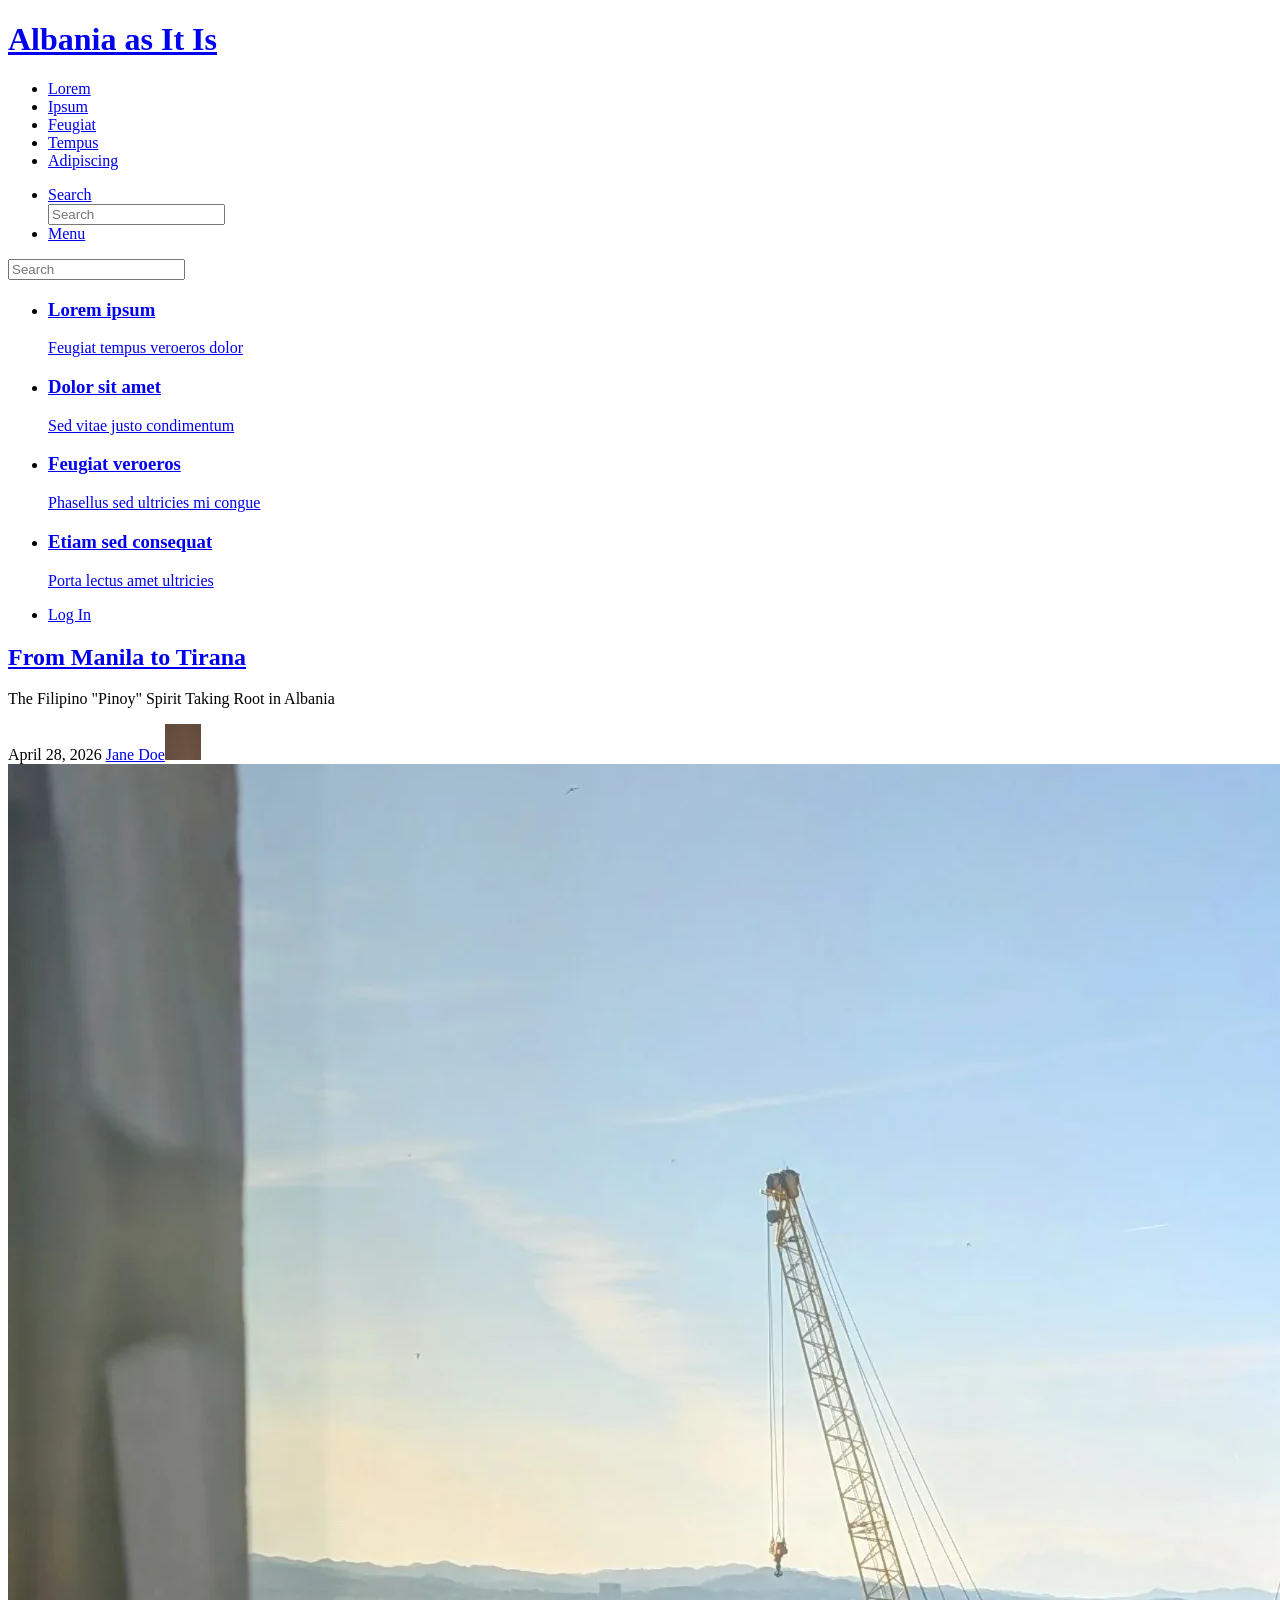
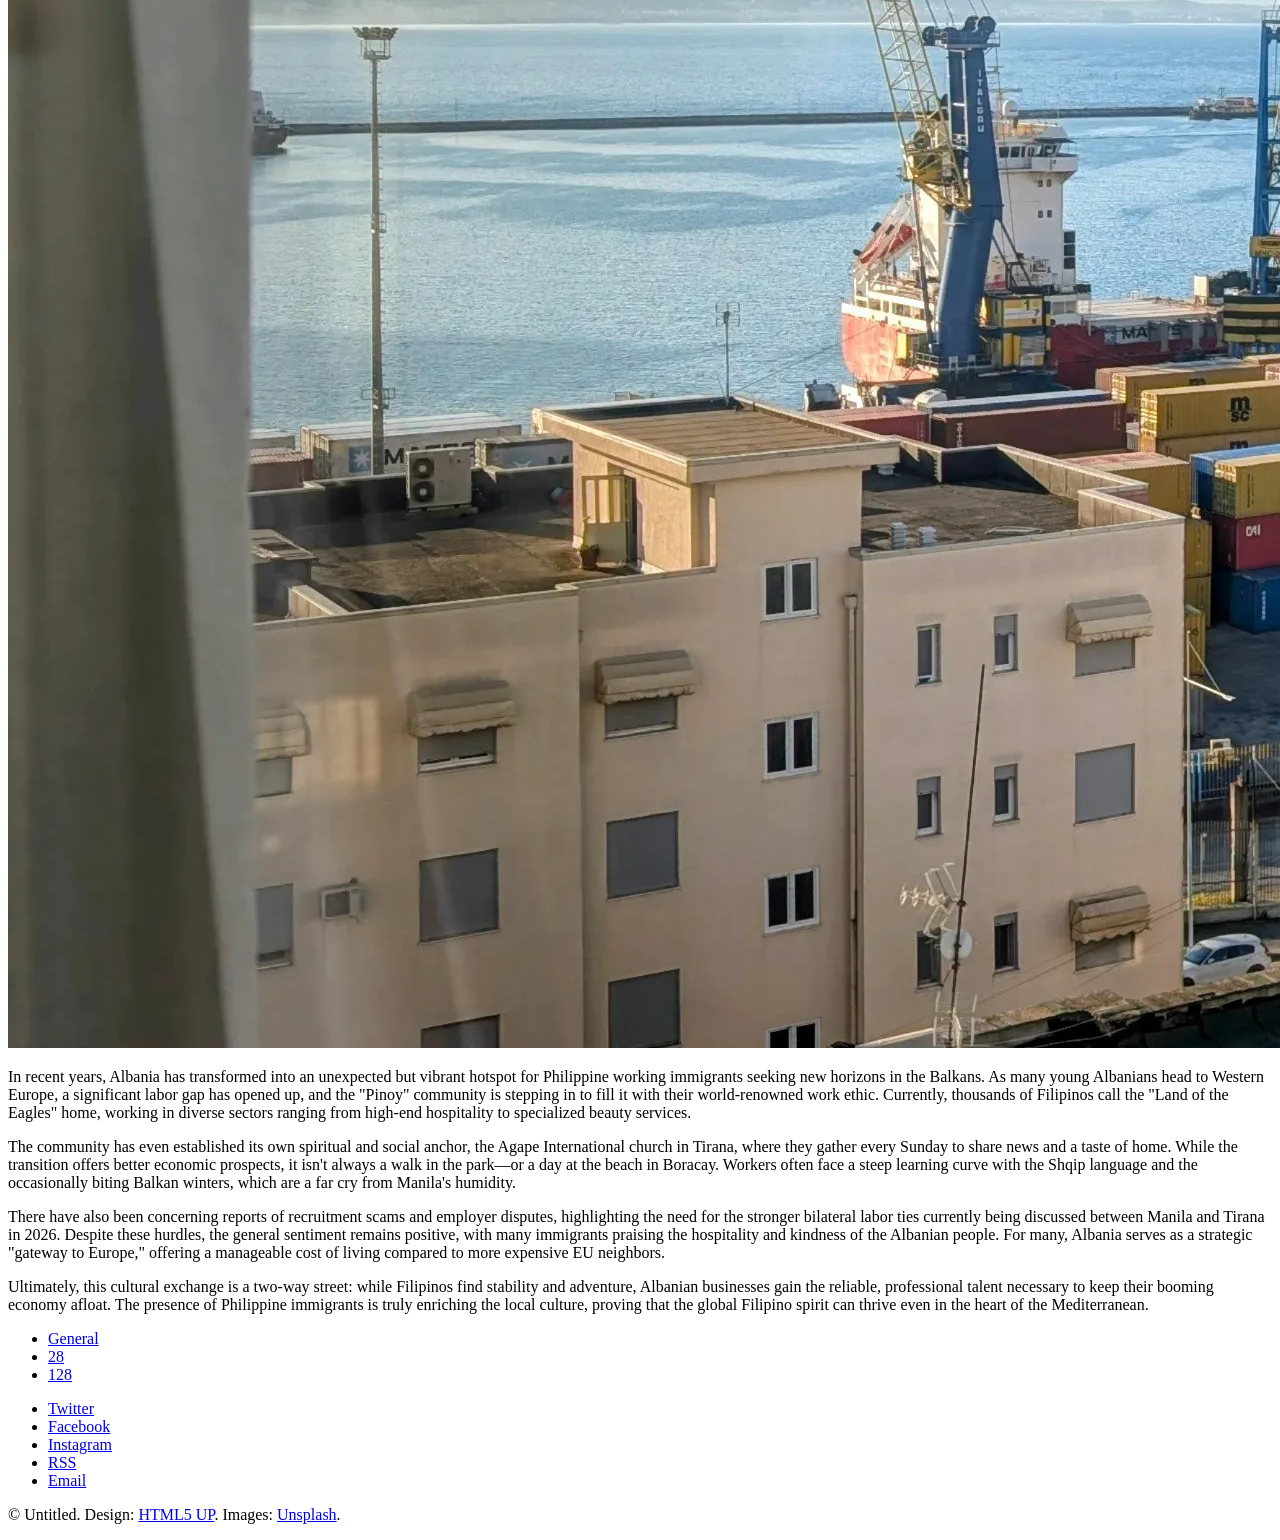
==== article1.html @ 3d2aa58e "jpg to webp" ====
<!DOCTYPE HTML>
<!--
	Future Imperfect by HTML5 UP
	html5up.net | @ajlkn
	Free for personal and commercial use under the CCA 3.0 license (html5up.net/license)
-->
<html>
<head>
  <title>Albania as It Is</title>
  <meta charset="utf-8" />
  <meta name="viewport" content="width=device-width, initial-scale=1, user-scalable=no" />
  <link rel="stylesheet" href="assets/css/main.css" />
  <link rel="canonical" href="https://bratyslav.github.io/article1" />
</head>
<body class="single is-preload">

<!-- Wrapper -->
<div id="wrapper">

  <!-- Header -->
  <header id="header">
    <h1><a href="index.html">Albania as It Is</a></h1>
    <nav class="links">
      <ul>
        <li><a href="#">Lorem</a></li>
        <li><a href="#">Ipsum</a></li>
        <li><a href="#">Feugiat</a></li>
        <li><a href="#">Tempus</a></li>
        <li><a href="#">Adipiscing</a></li>
      </ul>
    </nav>
    <nav class="main">
      <ul>
        <li class="search">
          <a class="fa-search" href="#search">Search</a>
          <form id="search" method="get" action="#">
            <input type="text" name="query" placeholder="Search" />
          </form>
        </li>
        <li class="menu">
          <a class="fa-bars" href="#menu">Menu</a>
        </li>
      </ul>
    </nav>
  </header>

  <!-- Menu -->
  <section id="menu">

    <!-- Search -->
    <section>
      <form class="search" method="get" action="#">
        <input type="text" name="query" placeholder="Search" />
      </form>
    </section>

    <!-- Links -->
    <section>
      <ul class="links">
        <li>
          <a href="#">
            <h3>Lorem ipsum</h3>
            <p>Feugiat tempus veroeros dolor</p>
          </a>
        </li>
        <li>
          <a href="#">
            <h3>Dolor sit amet</h3>
            <p>Sed vitae justo condimentum</p>
          </a>
        </li>
        <li>
          <a href="#">
            <h3>Feugiat veroeros</h3>
            <p>Phasellus sed ultricies mi congue</p>
          </a>
        </li>
        <li>
          <a href="#">
            <h3>Etiam sed consequat</h3>
            <p>Porta lectus amet ultricies</p>
          </a>
        </li>
      </ul>
    </section>

    <!-- Actions -->
    <section>
      <ul class="actions stacked">
        <li><a href="#" class="button large fit">Log In</a></li>
      </ul>
    </section>

  </section>

  <!-- Main -->
  <div id="main">

    <!-- Post -->
    <article class="post">
      <header>
        <div class="title">
          <h2><a href="#">From Manila to Tirana</a></h2>
          <p>The Filipino "Pinoy" Spirit Taking Root in Albania</p>
        </div>
        <div class="meta">
          <time class="published" datetime="2026-05-28">April 28, 2026</time>
          <a href="#" class="author"><span class="name">Jane Doe</span><img src="images/avatar.webp" alt="" /></a>
        </div>
      </header>
      <span class="image featured"><img src="images/pic01.webp" alt="" /></span>
      <p>
        In recent years, Albania has transformed into an unexpected but vibrant hotspot for Philippine working immigrants seeking new horizons in the Balkans.
        As many young Albanians head to Western Europe, a significant labor gap has opened up, and the "Pinoy" community is stepping in to fill it with their
        world-renowned work ethic. Currently, thousands of Filipinos call the "Land of the Eagles" home, working in diverse sectors ranging from high-end hospitality
        to specialized beauty services.
      </p>
      <p>
        The community has even established its own spiritual and social anchor, the Agape International church in Tirana, where they gather every
        Sunday to share news and a taste of home. While the transition offers better economic prospects, it isn't always a walk in the park—or a day
        at the beach in Boracay. Workers often face a steep learning curve with the Shqip language and the occasionally biting Balkan winters, which
        are a far cry from Manila's humidity.
      </p>
      <p>
        There have also been concerning reports of recruitment scams and employer disputes, highlighting the need for the stronger bilateral labor ties
        currently being discussed between Manila and Tirana in 2026. Despite these hurdles, the general sentiment remains positive, with many immigrants
        praising the hospitality and kindness of the Albanian people. For many, Albania serves as a strategic "gateway to Europe," offering a manageable
        cost of living compared to more expensive EU neighbors.
      </p>
      <p>
        Ultimately, this cultural exchange is a two-way street: while Filipinos find stability and adventure, Albanian businesses gain the reliable,
        professional talent necessary to keep their booming economy afloat. The presence of Philippine immigrants is truly enriching the local culture,
        proving that the global Filipino spirit can thrive even in the heart of the Mediterranean.
      </p>
      <footer>
        <ul class="stats">
          <li><a href="#">General</a></li>
          <li><a href="#" class="icon solid fa-heart">28</a></li>
          <li><a href="#" class="icon solid fa-comment">128</a></li>
        </ul>
      </footer>
    </article>

  </div>

  <!-- Footer -->
  <section id="footer">
    <ul class="icons">
      <li><a href="#" class="icon brands fa-twitter"><span class="label">Twitter</span></a></li>
      <li><a href="#" class="icon brands fa-facebook-f"><span class="label">Facebook</span></a></li>
      <li><a href="#" class="icon brands fa-instagram"><span class="label">Instagram</span></a></li>
      <li><a href="#" class="icon solid fa-rss"><span class="label">RSS</span></a></li>
      <li><a href="#" class="icon solid fa-envelope"><span class="label">Email</span></a></li>
    </ul>
    <p class="copyright">&copy; Untitled. Design: <a href="http://html5up.net">HTML5 UP</a>. Images: <a href="http://unsplash.com">Unsplash</a>.</p>
  </section>

</div>

<!-- Scripts -->
<script src="assets/js/jquery.min.js"></script>
<script src="assets/js/browser.min.js"></script>
<script src="assets/js/breakpoints.min.js"></script>
<script src="assets/js/util.js"></script>
<script src="assets/js/main.js"></script>

</body>
</html>
---- assets/css/main.css ----
@import url(fontawesome-all.min.css);
@import url("https://fonts.googleapis.com/css?family=Source+Sans+Pro:400,700|Raleway:400,800,900");

/*
	Future Imperfect by HTML5 UP
	html5up.net | @ajlkn
	Free for personal and commercial use under the CCA 3.0 license (html5up.net/license)
*/

html, body, div, span, applet, object,
iframe, h1, h2, h3, h4, h5, h6, p, blockquote,
pre, a, abbr, acronym, address, big, cite,
code, del, dfn, em, img, ins, kbd, q, s, samp,
small, strike, strong, sub, sup, tt, var, b,
u, i, center, dl, dt, dd, ol, ul, li, fieldset,
form, label, legend, table, caption, tbody,
tfoot, thead, tr, th, td, article, aside,
canvas, details, embed, figure, figcaption,
footer, header, hgroup, menu, nav, output, ruby,
section, summary, time, mark, audio, video {
	margin: 0;
	padding: 0;
	border: 0;
	font-size: 100%;
	font: inherit;
	vertical-align: baseline;}

article, aside, details, figcaption, figure,
footer, header, hgroup, menu, nav, section {
	display: block;}

body {
	line-height: 1;
}

ol, ul {
	list-style: none;
}

blockquote, q {
	quotes: none;
}

	blockquote:before, blockquote:after, q:before, q:after {
		content: '';
		content: none;
	}

table {
	border-collapse: collapse;
	border-spacing: 0;
}

body {
	-webkit-text-size-adjust: none;
}

mark {
	background-color: transparent;
	color: inherit;
}

input::-moz-focus-inner {
	border: 0;
	padding: 0;
}

input, select, textarea {
	-moz-appearance: none;
	-webkit-appearance: none;
	-ms-appearance: none;
	appearance: none;
}

/* Basic */

	@-ms-viewport {
		width: device-width;
	}

	body {
		-ms-overflow-style: scrollbar;
	}

	@media screen and (max-width: 480px) {

		html, body {
			min-width: 320px;
		}

	}

	html {
		box-sizing: border-box;
	}

	*, *:before, *:after {
		box-sizing: inherit;
	}

	body {
		background: #f4f4f4;
	}

		body.is-preload *, body.is-preload *:before, body.is-preload *:after {
			-moz-animation: none !important;
			-webkit-animation: none !important;
			-ms-animation: none !important;
			animation: none !important;
			-moz-transition: none !important;
			-webkit-transition: none !important;
			-ms-transition: none !important;
			transition: none !important;
		}

/* Type */

	body, input, select, textarea {
		color: #646464;
		font-family: "Source Sans Pro", Helvetica, sans-serif;
		font-size: 14pt;
		font-weight: 400;
		line-height: 1.75;
	}

		@media screen and (max-width: 1680px) {

			body, input, select, textarea {
				font-size: 12pt;
			}

		}

		@media screen and (max-width: 1280px) {

			body, input, select, textarea {
				font-size: 12pt;
			}

		}

		@media screen and (max-width: 980px) {

			body, input, select, textarea {
				font-size: 12pt;
			}

		}

		@media screen and (max-width: 736px) {

			body, input, select, textarea {
				font-size: 12pt;
			}

		}

		@media screen and (max-width: 480px) {

			body, input, select, textarea {
				font-size: 12pt;
			}

		}

	a {
		-moz-transition: color 0.2s ease, border-bottom-color 0.2s ease;
		-webkit-transition: color 0.2s ease, border-bottom-color 0.2s ease;
		-ms-transition: color 0.2s ease, border-bottom-color 0.2s ease;
		transition: color 0.2s ease, border-bottom-color 0.2s ease;
		border-bottom: dotted 1px rgba(160, 160, 160, 0.65);
		color: inherit;
		text-decoration: none;
	}

		a:before {
			-moz-transition: color 0.2s ease;
			-webkit-transition: color 0.2s ease;
			-ms-transition: color 0.2s ease;
			transition: color 0.2s ease;
		}

		a:hover {
			border-bottom-color: transparent;
			color: #2ebaae !important;
		}

			a:hover:before {
				color: #2ebaae !important;
			}

	strong, b {
		color: #3c3b3b;
		font-weight: 700;
	}

	em, i {
		font-style: italic;
	}

	p {
		margin: 0 0 2em 0;
	}

	h1, h2, h3, h4, h5, h6 {
		color: #3c3b3b;
		font-family: "Raleway", Helvetica, sans-serif;
		font-weight: 800;
		letter-spacing: 0.25em;
		line-height: 1.65;
		margin: 0 0 1em 0;
		text-transform: uppercase;
	}

		h1 a, h2 a, h3 a, h4 a, h5 a, h6 a {
			color: inherit;
			border-bottom: 0;
		}

	h2 {
		font-size: 1.1em;
	}

	h3 {
		font-size: 0.9em;
	}

	h4 {
		font-size: 0.7em;
	}

	h5 {
		font-size: 0.7em;
	}

	h6 {
		font-size: 0.7em;
	}

	sub {
		font-size: 0.8em;
		position: relative;
		top: 0.5em;
	}

	sup {
		font-size: 0.8em;
		position: relative;
		top: -0.5em;
	}

	blockquote {
		border-left: solid 4px rgba(160, 160, 160, 0.3);
		font-style: italic;
		margin: 0 0 2em 0;
		padding: 0.5em 0 0.5em 2em;
	}

	code {
		background: rgba(160, 160, 160, 0.075);
		border: solid 1px rgba(160, 160, 160, 0.3);
		font-family: "Courier New", monospace;
		font-size: 0.9em;
		margin: 0 0.25em;
		padding: 0.25em 0.65em;
	}

	pre {
		-webkit-overflow-scrolling: touch;
		font-family: "Courier New", monospace;
		font-size: 0.9em;
		margin: 0 0 2em 0;
	}

		pre code {
			display: block;
			line-height: 1.75em;
			padding: 1em 1.5em;
			overflow-x: auto;
		}

	hr {
		border: 0;
		border-bottom: solid 1px rgba(160, 160, 160, 0.3);
		margin: 2em 0;
	}

		hr.major {
			margin: 3em 0;
		}

	.align-left {
		text-align: left;
	}

	.align-center {
		text-align: center;
	}

	.align-right {
		text-align: right;
	}

/* Row */

	.row {
		display: flex;
		flex-wrap: wrap;
		box-sizing: border-box;
		align-items: stretch;
	}

		.row > * {
			box-sizing: border-box;
		}

		.row.gtr-uniform > * > :last-child {
			margin-bottom: 0;
		}

		.row.aln-left {
			justify-content: flex-start;
		}

		.row.aln-center {
			justify-content: center;
		}

		.row.aln-right {
			justify-content: flex-end;
		}

		.row.aln-top {
			align-items: flex-start;
		}

		.row.aln-middle {
			align-items: center;
		}

		.row.aln-bottom {
			align-items: flex-end;
		}

		.row > .imp {
			order: -1;
		}

		.row > .col-1 {
			width: 8.33333%;
		}

		.row > .off-1 {
			margin-left: 8.33333%;
		}

		.row > .col-2 {
			width: 16.66667%;
		}

		.row > .off-2 {
			margin-left: 16.66667%;
		}

		.row > .col-3 {
			width: 25%;
		}

		.row > .off-3 {
			margin-left: 25%;
		}

		.row > .col-4 {
			width: 33.33333%;
		}

		.row > .off-4 {
			margin-left: 33.33333%;
		}

		.row > .col-5 {
			width: 41.66667%;
		}

		.row > .off-5 {
			margin-left: 41.66667%;
		}

		.row > .col-6 {
			width: 50%;
		}

		.row > .off-6 {
			margin-left: 50%;
		}

		.row > .col-7 {
			width: 58.33333%;
		}

		.row > .off-7 {
			margin-left: 58.33333%;
		}

		.row > .col-8 {
			width: 66.66667%;
		}

		.row > .off-8 {
			margin-left: 66.66667%;
		}

		.row > .col-9 {
			width: 75%;
		}

		.row > .off-9 {
			margin-left: 75%;
		}

		.row > .col-10 {
			width: 83.33333%;
		}

		.row > .off-10 {
			margin-left: 83.33333%;
		}

		.row > .col-11 {
			width: 91.66667%;
		}

		.row > .off-11 {
			margin-left: 91.66667%;
		}

		.row > .col-12 {
			width: 100%;
		}

		.row > .off-12 {
			margin-left: 100%;
		}

		.row.gtr-0 {
			margin-top: 0;
			margin-left: 0em;
		}

			.row.gtr-0 > * {
				padding: 0 0 0 0em;
			}

			.row.gtr-0.gtr-uniform {
				margin-top: 0em;
			}

				.row.gtr-0.gtr-uniform > * {
					padding-top: 0em;
				}

		.row.gtr-25 {
			margin-top: 0;
			margin-left: -0.25em;
		}

			.row.gtr-25 > * {
				padding: 0 0 0 0.25em;
			}

			.row.gtr-25.gtr-uniform {
				margin-top: -0.25em;
			}

				.row.gtr-25.gtr-uniform > * {
					padding-top: 0.25em;
				}

		.row.gtr-50 {
			margin-top: 0;
			margin-left: -0.5em;
		}

			.row.gtr-50 > * {
				padding: 0 0 0 0.5em;
			}

			.row.gtr-50.gtr-uniform {
				margin-top: -0.5em;
			}

				.row.gtr-50.gtr-uniform > * {
					padding-top: 0.5em;
				}

		.row {
			margin-top: 0;
			margin-left: -1em;
		}

			.row > * {
				padding: 0 0 0 1em;
			}

			.row.gtr-uniform {
				margin-top: -1em;
			}

				.row.gtr-uniform > * {
					padding-top: 1em;
				}

		.row.gtr-150 {
			margin-top: 0;
			margin-left: -1.5em;
		}

			.row.gtr-150 > * {
				padding: 0 0 0 1.5em;
			}

			.row.gtr-150.gtr-uniform {
				margin-top: -1.5em;
			}

				.row.gtr-150.gtr-uniform > * {
					padding-top: 1.5em;
				}

		.row.gtr-200 {
			margin-top: 0;
			margin-left: -2em;
		}

			.row.gtr-200 > * {
				padding: 0 0 0 2em;
			}

			.row.gtr-200.gtr-uniform {
				margin-top: -2em;
			}

				.row.gtr-200.gtr-uniform > * {
					padding-top: 2em;
				}

		@media screen and (max-width: 1680px) {

			.row {
				display: flex;
				flex-wrap: wrap;
				box-sizing: border-box;
				align-items: stretch;
			}

				.row > * {
					box-sizing: border-box;
				}

				.row.gtr-uniform > * > :last-child {
					margin-bottom: 0;
				}

				.row.aln-left {
					justify-content: flex-start;
				}

				.row.aln-center {
					justify-content: center;
				}

				.row.aln-right {
					justify-content: flex-end;
				}

				.row.aln-top {
					align-items: flex-start;
				}

				.row.aln-middle {
					align-items: center;
				}

				.row.aln-bottom {
					align-items: flex-end;
				}

				.row > .imp-xlarge {
					order: -1;
				}

				.row > .col-1-xlarge {
					width: 8.33333%;
				}

				.row > .off-1-xlarge {
					margin-left: 8.33333%;
				}

				.row > .col-2-xlarge {
					width: 16.66667%;
				}

				.row > .off-2-xlarge {
					margin-left: 16.66667%;
				}

				.row > .col-3-xlarge {
					width: 25%;
				}

				.row > .off-3-xlarge {
					margin-left: 25%;
				}

				.row > .col-4-xlarge {
					width: 33.33333%;
				}

				.row > .off-4-xlarge {
					margin-left: 33.33333%;
				}

				.row > .col-5-xlarge {
					width: 41.66667%;
				}

				.row > .off-5-xlarge {
					margin-left: 41.66667%;
				}

				.row > .col-6-xlarge {
					width: 50%;
				}

				.row > .off-6-xlarge {
					margin-left: 50%;
				}

				.row > .col-7-xlarge {
					width: 58.33333%;
				}

				.row > .off-7-xlarge {
					margin-left: 58.33333%;
				}

				.row > .col-8-xlarge {
					width: 66.66667%;
				}

				.row > .off-8-xlarge {
					margin-left: 66.66667%;
				}

				.row > .col-9-xlarge {
					width: 75%;
				}

				.row > .off-9-xlarge {
					margin-left: 75%;
				}

				.row > .col-10-xlarge {
					width: 83.33333%;
				}

				.row > .off-10-xlarge {
					margin-left: 83.33333%;
				}

				.row > .col-11-xlarge {
					width: 91.66667%;
				}

				.row > .off-11-xlarge {
					margin-left: 91.66667%;
				}

				.row > .col-12-xlarge {
					width: 100%;
				}

				.row > .off-12-xlarge {
					margin-left: 100%;
				}

				.row.gtr-0 {
					margin-top: 0;
					margin-left: 0em;
				}

					.row.gtr-0 > * {
						padding: 0 0 0 0em;
					}

					.row.gtr-0.gtr-uniform {
						margin-top: 0em;
					}

						.row.gtr-0.gtr-uniform > * {
							padding-top: 0em;
						}

				.row.gtr-25 {
					margin-top: 0;
					margin-left: -0.25em;
				}

					.row.gtr-25 > * {
						padding: 0 0 0 0.25em;
					}

					.row.gtr-25.gtr-uniform {
						margin-top: -0.25em;
					}

						.row.gtr-25.gtr-uniform > * {
							padding-top: 0.25em;
						}

				.row.gtr-50 {
					margin-top: 0;
					margin-left: -0.5em;
				}

					.row.gtr-50 > * {
						padding: 0 0 0 0.5em;
					}

					.row.gtr-50.gtr-uniform {
						margin-top: -0.5em;
					}

						.row.gtr-50.gtr-uniform > * {
							padding-top: 0.5em;
						}

				.row {
					margin-top: 0;
					margin-left: -1em;
				}

					.row > * {
						padding: 0 0 0 1em;
					}

					.row.gtr-uniform {
						margin-top: -1em;
					}

						.row.gtr-uniform > * {
							padding-top: 1em;
						}

				.row.gtr-150 {
					margin-top: 0;
					margin-left: -1.5em;
				}

					.row.gtr-150 > * {
						padding: 0 0 0 1.5em;
					}

					.row.gtr-150.gtr-uniform {
						margin-top: -1.5em;
					}

						.row.gtr-150.gtr-uniform > * {
							padding-top: 1.5em;
						}

				.row.gtr-200 {
					margin-top: 0;
					margin-left: -2em;
				}

					.row.gtr-200 > * {
						padding: 0 0 0 2em;
					}

					.row.gtr-200.gtr-uniform {
						margin-top: -2em;
					}

						.row.gtr-200.gtr-uniform > * {
							padding-top: 2em;
						}

		}

		@media screen and (max-width: 1280px) {

			.row {
				display: flex;
				flex-wrap: wrap;
				box-sizing: border-box;
				align-items: stretch;
			}

				.row > * {
					box-sizing: border-box;
				}

				.row.gtr-uniform > * > :last-child {
					margin-bottom: 0;
				}

				.row.aln-left {
					justify-content: flex-start;
				}

				.row.aln-center {
					justify-content: center;
				}

				.row.aln-right {
					justify-content: flex-end;
				}

				.row.aln-top {
					align-items: flex-start;
				}

				.row.aln-middle {
					align-items: center;
				}

				.row.aln-bottom {
					align-items: flex-end;
				}

				.row > .imp-large {
					order: -1;
				}

				.row > .col-1-large {
					width: 8.33333%;
				}

				.row > .off-1-large {
					margin-left: 8.33333%;
				}

				.row > .col-2-large {
					width: 16.66667%;
				}

				.row > .off-2-large {
					margin-left: 16.66667%;
				}

				.row > .col-3-large {
					width: 25%;
				}

				.row > .off-3-large {
					margin-left: 25%;
				}

				.row > .col-4-large {
					width: 33.33333%;
				}

				.row > .off-4-large {
					margin-left: 33.33333%;
				}

				.row > .col-5-large {
					width: 41.66667%;
				}

				.row > .off-5-large {
					margin-left: 41.66667%;
				}

				.row > .col-6-large {
					width: 50%;
				}

				.row > .off-6-large {
					margin-left: 50%;
				}

				.row > .col-7-large {
					width: 58.33333%;
				}

				.row > .off-7-large {
					margin-left: 58.33333%;
				}

				.row > .col-8-large {
					width: 66.66667%;
				}

				.row > .off-8-large {
					margin-left: 66.66667%;
				}

				.row > .col-9-large {
					width: 75%;
				}

				.row > .off-9-large {
					margin-left: 75%;
				}

				.row > .col-10-large {
					width: 83.33333%;
				}

				.row > .off-10-large {
					margin-left: 83.33333%;
				}

				.row > .col-11-large {
					width: 91.66667%;
				}

				.row > .off-11-large {
					margin-left: 91.66667%;
				}

				.row > .col-12-large {
					width: 100%;
				}

				.row > .off-12-large {
					margin-left: 100%;
				}

				.row.gtr-0 {
					margin-top: 0;
					margin-left: 0em;
				}

					.row.gtr-0 > * {
						padding: 0 0 0 0em;
					}

					.row.gtr-0.gtr-uniform {
						margin-top: 0em;
					}

						.row.gtr-0.gtr-uniform > * {
							padding-top: 0em;
						}

				.row.gtr-25 {
					margin-top: 0;
					margin-left: -0.25em;
				}

					.row.gtr-25 > * {
						padding: 0 0 0 0.25em;
					}

					.row.gtr-25.gtr-uniform {
						margin-top: -0.25em;
					}

						.row.gtr-25.gtr-uniform > * {
							padding-top: 0.25em;
						}

				.row.gtr-50 {
					margin-top: 0;
					margin-left: -0.5em;
				}

					.row.gtr-50 > * {
						padding: 0 0 0 0.5em;
					}

					.row.gtr-50.gtr-uniform {
						margin-top: -0.5em;
					}

						.row.gtr-50.gtr-uniform > * {
							padding-top: 0.5em;
						}

				.row {
					margin-top: 0;
					margin-left: -1em;
				}

					.row > * {
						padding: 0 0 0 1em;
					}

					.row.gtr-uniform {
						margin-top: -1em;
					}

						.row.gtr-uniform > * {
							padding-top: 1em;
						}

				.row.gtr-150 {
					margin-top: 0;
					margin-left: -1.5em;
				}

					.row.gtr-150 > * {
						padding: 0 0 0 1.5em;
					}

					.row.gtr-150.gtr-uniform {
						margin-top: -1.5em;
					}

						.row.gtr-150.gtr-uniform > * {
							padding-top: 1.5em;
						}

				.row.gtr-200 {
					margin-top: 0;
					margin-left: -2em;
				}

					.row.gtr-200 > * {
						padding: 0 0 0 2em;
					}

					.row.gtr-200.gtr-uniform {
						margin-top: -2em;
					}

						.row.gtr-200.gtr-uniform > * {
							padding-top: 2em;
						}

		}

		@media screen and (max-width: 980px) {

			.row {
				display: flex;
				flex-wrap: wrap;
				box-sizing: border-box;
				align-items: stretch;
			}

				.row > * {
					box-sizing: border-box;
				}

				.row.gtr-uniform > * > :last-child {
					margin-bottom: 0;
				}

				.row.aln-left {
					justify-content: flex-start;
				}

				.row.aln-center {
					justify-content: center;
				}

				.row.aln-right {
					justify-content: flex-end;
				}

				.row.aln-top {
					align-items: flex-start;
				}

				.row.aln-middle {
					align-items: center;
				}

				.row.aln-bottom {
					align-items: flex-end;
				}

				.row > .imp-medium {
					order: -1;
				}

				.row > .col-1-medium {
					width: 8.33333%;
				}

				.row > .off-1-medium {
					margin-left: 8.33333%;
				}

				.row > .col-2-medium {
					width: 16.66667%;
				}

				.row > .off-2-medium {
					margin-left: 16.66667%;
				}

				.row > .col-3-medium {
					width: 25%;
				}

				.row > .off-3-medium {
					margin-left: 25%;
				}

				.row > .col-4-medium {
					width: 33.33333%;
				}

				.row > .off-4-medium {
					margin-left: 33.33333%;
				}

				.row > .col-5-medium {
					width: 41.66667%;
				}

				.row > .off-5-medium {
					margin-left: 41.66667%;
				}

				.row > .col-6-medium {
					width: 50%;
				}

				.row > .off-6-medium {
					margin-left: 50%;
				}

				.row > .col-7-medium {
					width: 58.33333%;
				}

				.row > .off-7-medium {
					margin-left: 58.33333%;
				}

				.row > .col-8-medium {
					width: 66.66667%;
				}

				.row > .off-8-medium {
					margin-left: 66.66667%;
				}

				.row > .col-9-medium {
					width: 75%;
				}

				.row > .off-9-medium {
					margin-left: 75%;
				}

				.row > .col-10-medium {
					width: 83.33333%;
				}

				.row > .off-10-medium {
					margin-left: 83.33333%;
				}

				.row > .col-11-medium {
					width: 91.66667%;
				}

				.row > .off-11-medium {
					margin-left: 91.66667%;
				}

				.row > .col-12-medium {
					width: 100%;
				}

				.row > .off-12-medium {
					margin-left: 100%;
				}

				.row.gtr-0 {
					margin-top: 0;
					margin-left: 0em;
				}

					.row.gtr-0 > * {
						padding: 0 0 0 0em;
					}

					.row.gtr-0.gtr-uniform {
						margin-top: 0em;
					}

						.row.gtr-0.gtr-uniform > * {
							padding-top: 0em;
						}

				.row.gtr-25 {
					margin-top: 0;
					margin-left: -0.25em;
				}

					.row.gtr-25 > * {
						padding: 0 0 0 0.25em;
					}

					.row.gtr-25.gtr-uniform {
						margin-top: -0.25em;
					}

						.row.gtr-25.gtr-uniform > * {
							padding-top: 0.25em;
						}

				.row.gtr-50 {
					margin-top: 0;
					margin-left: -0.5em;
				}

					.row.gtr-50 > * {
						padding: 0 0 0 0.5em;
					}

					.row.gtr-50.gtr-uniform {
						margin-top: -0.5em;
					}

						.row.gtr-50.gtr-uniform > * {
							padding-top: 0.5em;
						}

				.row {
					margin-top: 0;
					margin-left: -1em;
				}

					.row > * {
						padding: 0 0 0 1em;
					}

					.row.gtr-uniform {
						margin-top: -1em;
					}

						.row.gtr-uniform > * {
							padding-top: 1em;
						}

				.row.gtr-150 {
					margin-top: 0;
					margin-left: -1.5em;
				}

					.row.gtr-150 > * {
						padding: 0 0 0 1.5em;
					}

					.row.gtr-150.gtr-uniform {
						margin-top: -1.5em;
					}

						.row.gtr-150.gtr-uniform > * {
							padding-top: 1.5em;
						}

				.row.gtr-200 {
					margin-top: 0;
					margin-left: -2em;
				}

					.row.gtr-200 > * {
						padding: 0 0 0 2em;
					}

					.row.gtr-200.gtr-uniform {
						margin-top: -2em;
					}

						.row.gtr-200.gtr-uniform > * {
							padding-top: 2em;
						}

		}

		@media screen and (max-width: 736px) {

			.row {
				display: flex;
				flex-wrap: wrap;
				box-sizing: border-box;
				align-items: stretch;
			}

				.row > * {
					box-sizing: border-box;
				}

				.row.gtr-uniform > * > :last-child {
					margin-bottom: 0;
				}

				.row.aln-left {
					justify-content: flex-start;
				}

				.row.aln-center {
					justify-content: center;
				}

				.row.aln-right {
					justify-content: flex-end;
				}

				.row.aln-top {
					align-items: flex-start;
				}

				.row.aln-middle {
					align-items: center;
				}

				.row.aln-bottom {
					align-items: flex-end;
				}

				.row > .imp-small {
					order: -1;
				}

				.row > .col-1-small {
					width: 8.33333%;
				}

				.row > .off-1-small {
					margin-left: 8.33333%;
				}

				.row > .col-2-small {
					width: 16.66667%;
				}

				.row > .off-2-small {
					margin-left: 16.66667%;
				}

				.row > .col-3-small {
					width: 25%;
				}

				.row > .off-3-small {
					margin-left: 25%;
				}

				.row > .col-4-small {
					width: 33.33333%;
				}

				.row > .off-4-small {
					margin-left: 33.33333%;
				}

				.row > .col-5-small {
					width: 41.66667%;
				}

				.row > .off-5-small {
					margin-left: 41.66667%;
				}

				.row > .col-6-small {
					width: 50%;
				}

				.row > .off-6-small {
					margin-left: 50%;
				}

				.row > .col-7-small {
					width: 58.33333%;
				}

				.row > .off-7-small {
					margin-left: 58.33333%;
				}

				.row > .col-8-small {
					width: 66.66667%;
				}

				.row > .off-8-small {
					margin-left: 66.66667%;
				}

				.row > .col-9-small {
					width: 75%;
				}

				.row > .off-9-small {
					margin-left: 75%;
				}

				.row > .col-10-small {
					width: 83.33333%;
				}

				.row > .off-10-small {
					margin-left: 83.33333%;
				}

				.row > .col-11-small {
					width: 91.66667%;
				}

				.row > .off-11-small {
					margin-left: 91.66667%;
				}

				.row > .col-12-small {
					width: 100%;
				}

				.row > .off-12-small {
					margin-left: 100%;
				}

				.row.gtr-0 {
					margin-top: 0;
					margin-left: 0em;
				}

					.row.gtr-0 > * {
						padding: 0 0 0 0em;
					}

					.row.gtr-0.gtr-uniform {
						margin-top: 0em;
					}

						.row.gtr-0.gtr-uniform > * {
							padding-top: 0em;
						}

				.row.gtr-25 {
					margin-top: 0;
					margin-left: -0.25em;
				}

					.row.gtr-25 > * {
						padding: 0 0 0 0.25em;
					}

					.row.gtr-25.gtr-uniform {
						margin-top: -0.25em;
					}

						.row.gtr-25.gtr-uniform > * {
							padding-top: 0.25em;
						}

				.row.gtr-50 {
					margin-top: 0;
					margin-left: -0.5em;
				}

					.row.gtr-50 > * {
						padding: 0 0 0 0.5em;
					}

					.row.gtr-50.gtr-uniform {
						margin-top: -0.5em;
					}

						.row.gtr-50.gtr-uniform > * {
							padding-top: 0.5em;
						}

				.row {
					margin-top: 0;
					margin-left: -1em;
				}

					.row > * {
						padding: 0 0 0 1em;
					}

					.row.gtr-uniform {
						margin-top: -1em;
					}

						.row.gtr-uniform > * {
							padding-top: 1em;
						}

				.row.gtr-150 {
					margin-top: 0;
					margin-left: -1.5em;
				}

					.row.gtr-150 > * {
						padding: 0 0 0 1.5em;
					}

					.row.gtr-150.gtr-uniform {
						margin-top: -1.5em;
					}

						.row.gtr-150.gtr-uniform > * {
							padding-top: 1.5em;
						}

				.row.gtr-200 {
					margin-top: 0;
					margin-left: -2em;
				}

					.row.gtr-200 > * {
						padding: 0 0 0 2em;
					}

					.row.gtr-200.gtr-uniform {
						margin-top: -2em;
					}

						.row.gtr-200.gtr-uniform > * {
							padding-top: 2em;
						}

		}

		@media screen and (max-width: 480px) {

			.row {
				display: flex;
				flex-wrap: wrap;
				box-sizing: border-box;
				align-items: stretch;
			}

				.row > * {
					box-sizing: border-box;
				}

				.row.gtr-uniform > * > :last-child {
					margin-bottom: 0;
				}

				.row.aln-left {
					justify-content: flex-start;
				}

				.row.aln-center {
					justify-content: center;
				}

				.row.aln-right {
					justify-content: flex-end;
				}

				.row.aln-top {
					align-items: flex-start;
				}

				.row.aln-middle {
					align-items: center;
				}

				.row.aln-bottom {
					align-items: flex-end;
				}

				.row > .imp-xsmall {
					order: -1;
				}

				.row > .col-1-xsmall {
					width: 8.33333%;
				}

				.row > .off-1-xsmall {
					margin-left: 8.33333%;
				}

				.row > .col-2-xsmall {
					width: 16.66667%;
				}

				.row > .off-2-xsmall {
					margin-left: 16.66667%;
				}

				.row > .col-3-xsmall {
					width: 25%;
				}

				.row > .off-3-xsmall {
					margin-left: 25%;
				}

				.row > .col-4-xsmall {
					width: 33.33333%;
				}

				.row > .off-4-xsmall {
					margin-left: 33.33333%;
				}

				.row > .col-5-xsmall {
					width: 41.66667%;
				}

				.row > .off-5-xsmall {
					margin-left: 41.66667%;
				}

				.row > .col-6-xsmall {
					width: 50%;
				}

				.row > .off-6-xsmall {
					margin-left: 50%;
				}

				.row > .col-7-xsmall {
					width: 58.33333%;
				}

				.row > .off-7-xsmall {
					margin-left: 58.33333%;
				}

				.row > .col-8-xsmall {
					width: 66.66667%;
				}

				.row > .off-8-xsmall {
					margin-left: 66.66667%;
				}

				.row > .col-9-xsmall {
					width: 75%;
				}

				.row > .off-9-xsmall {
					margin-left: 75%;
				}

				.row > .col-10-xsmall {
					width: 83.33333%;
				}

				.row > .off-10-xsmall {
					margin-left: 83.33333%;
				}

				.row > .col-11-xsmall {
					width: 91.66667%;
				}

				.row > .off-11-xsmall {
					margin-left: 91.66667%;
				}

				.row > .col-12-xsmall {
					width: 100%;
				}

				.row > .off-12-xsmall {
					margin-left: 100%;
				}

				.row.gtr-0 {
					margin-top: 0;
					margin-left: 0em;
				}

					.row.gtr-0 > * {
						padding: 0 0 0 0em;
					}

					.row.gtr-0.gtr-uniform {
						margin-top: 0em;
					}

						.row.gtr-0.gtr-uniform > * {
							padding-top: 0em;
						}

				.row.gtr-25 {
					margin-top: 0;
					margin-left: -0.25em;
				}

					.row.gtr-25 > * {
						padding: 0 0 0 0.25em;
					}

					.row.gtr-25.gtr-uniform {
						margin-top: -0.25em;
					}

						.row.gtr-25.gtr-uniform > * {
							padding-top: 0.25em;
						}

				.row.gtr-50 {
					margin-top: 0;
					margin-left: -0.5em;
				}

					.row.gtr-50 > * {
						padding: 0 0 0 0.5em;
					}

					.row.gtr-50.gtr-uniform {
						margin-top: -0.5em;
					}

						.row.gtr-50.gtr-uniform > * {
							padding-top: 0.5em;
						}

				.row {
					margin-top: 0;
					margin-left: -1em;
				}

					.row > * {
						padding: 0 0 0 1em;
					}

					.row.gtr-uniform {
						margin-top: -1em;
					}

						.row.gtr-uniform > * {
							padding-top: 1em;
						}

				.row.gtr-150 {
					margin-top: 0;
					margin-left: -1.5em;
				}

					.row.gtr-150 > * {
						padding: 0 0 0 1.5em;
					}

					.row.gtr-150.gtr-uniform {
						margin-top: -1.5em;
					}

						.row.gtr-150.gtr-uniform > * {
							padding-top: 1.5em;
						}

				.row.gtr-200 {
					margin-top: 0;
					margin-left: -2em;
				}

					.row.gtr-200 > * {
						padding: 0 0 0 2em;
					}

					.row.gtr-200.gtr-uniform {
						margin-top: -2em;
					}

						.row.gtr-200.gtr-uniform > * {
							padding-top: 2em;
						}

		}

/* Author */

	.author {
		display: -moz-flex;
		display: -webkit-flex;
		display: -ms-flex;
		display: flex;
		-moz-flex-direction: row;
		-webkit-flex-direction: row;
		-ms-flex-direction: row;
		flex-direction: row;
		-moz-align-items: center;
		-webkit-align-items: center;
		-ms-align-items: center;
		align-items: center;
		-moz-justify-content: -moz-flex-end;
		-webkit-justify-content: -webkit-flex-end;
		-ms-justify-content: -ms-flex-end;
		justify-content: flex-end;
		border-bottom: 0;
		font-family: "Raleway", Helvetica, sans-serif;
		font-size: 0.6em;
		font-weight: 400;
		letter-spacing: 0.25em;
		text-transform: uppercase;
		white-space: nowrap;
	}

		.author .name {
			-moz-transition: border-bottom-color 0.2s ease;
			-webkit-transition: border-bottom-color 0.2s ease;
			-ms-transition: border-bottom-color 0.2s ease;
			transition: border-bottom-color 0.2s ease;
			border-bottom: dotted 1px rgba(160, 160, 160, 0.65);
			display: block;
			margin: 0 1.5em 0 0;
		}

		.author img {
			border-radius: 100%;
			display: block;
			width: 4em;
		}

		.author:hover .name {
			border-bottom-color: transparent;
		}

/* Blurb */

	.blurb h2 {
		font-size: 0.8em;
		margin: 0 0 1.5em 0;
	}

	.blurb h3 {
		font-size: 0.7em;
	}

	.blurb p {
		font-size: 0.9em;
	}

/* Box */

	.box {
		border: solid 1px rgba(160, 160, 160, 0.3);
		margin-bottom: 2em;
		padding: 1.5em;
	}

		.box > :last-child,
		.box > :last-child > :last-child,
		.box > :last-child > :last-child > :last-child {
			margin-bottom: 0;
		}

		.box.alt {
			border: 0;
			border-radius: 0;
			padding: 0;
		}

/* Button */

	input[type="submit"],
	input[type="reset"],
	input[type="button"],
	button,
	.button {
		-moz-appearance: none;
		-webkit-appearance: none;
		-ms-appearance: none;
		appearance: none;
		-moz-transition: background-color 0.2s ease, box-shadow 0.2s ease, color 0.2s ease;
		-webkit-transition: background-color 0.2s ease, box-shadow 0.2s ease, color 0.2s ease;
		-ms-transition: background-color 0.2s ease, box-shadow 0.2s ease, color 0.2s ease;
		transition: background-color 0.2s ease, box-shadow 0.2s ease, color 0.2s ease;
		background-color: transparent;
		border: 0;
		box-shadow: inset 0 0 0 1px rgba(160, 160, 160, 0.3);
		color: #3c3b3b !important;
		cursor: pointer;
		display: inline-block;
		font-family: "Raleway", Helvetica, sans-serif;
		font-size: 0.6em;
		font-weight: 800;
		height: 4.8125em;
		letter-spacing: 0.25em;
		line-height: 4.8125em;
		padding: 0 2.5em;
		text-align: center;
		text-decoration: none;
		text-transform: uppercase;
		white-space: nowrap;
	}

		input[type="submit"]:hover,
		input[type="reset"]:hover,
		input[type="button"]:hover,
		button:hover,
		.button:hover {
			box-shadow: inset 0 0 0 1px #2ebaae;
			color: #2ebaae !important;
		}

			input[type="submit"]:hover:active,
			input[type="reset"]:hover:active,
			input[type="button"]:hover:active,
			button:hover:active,
			.button:hover:active {
				background-color: rgba(46, 186, 174, 0.05);
			}

		input[type="submit"]:before, input[type="submit"]:after,
		input[type="reset"]:before,
		input[type="reset"]:after,
		input[type="button"]:before,
		input[type="button"]:after,
		button:before,
		button:after,
		.button:before,
		.button:after {
			color: #aaaaaa;
			position: relative;
		}

		input[type="submit"]:before,
		input[type="reset"]:before,
		input[type="button"]:before,
		button:before,
		.button:before {
			left: -1em;
			padding: 0 0 0 0.75em;
		}

		input[type="submit"]:after,
		input[type="reset"]:after,
		input[type="button"]:after,
		button:after,
		.button:after {
			left: 1em;
			padding: 0 0.75em 0 0;
		}

		input[type="submit"].fit,
		input[type="reset"].fit,
		input[type="button"].fit,
		button.fit,
		.button.fit {
			width: 100%;
		}

		input[type="submit"].large,
		input[type="reset"].large,
		input[type="button"].large,
		button.large,
		.button.large {
			font-size: 0.7em;
			padding: 0 3em;
		}

		input[type="submit"].small,
		input[type="reset"].small,
		input[type="button"].small,
		button.small,
		.button.small {
			font-size: 0.5em;
		}

		input[type="submit"].disabled, input[type="submit"]:disabled,
		input[type="reset"].disabled,
		input[type="reset"]:disabled,
		input[type="button"].disabled,
		input[type="button"]:disabled,
		button.disabled,
		button:disabled,
		.button.disabled,
		.button:disabled {
			pointer-events: none;
			color: rgba(160, 160, 160, 0.3) !important;
		}

			input[type="submit"].disabled:before, input[type="submit"]:disabled:before,
			input[type="reset"].disabled:before,
			input[type="reset"]:disabled:before,
			input[type="button"].disabled:before,
			input[type="button"]:disabled:before,
			button.disabled:before,
			button:disabled:before,
			.button.disabled:before,
			.button:disabled:before {
				color: rgba(160, 160, 160, 0.3) !important;
			}

/* Form */

	form {
		margin: 0 0 2em 0;
	}

		form.search {
			text-decoration: none;
			position: relative;
		}

			form.search:before {
				-moz-osx-font-smoothing: grayscale;
				-webkit-font-smoothing: antialiased;
				display: inline-block;
				font-style: normal;
				font-variant: normal;
				text-rendering: auto;
				line-height: 1;
				text-transform: none !important;
				font-family: 'Font Awesome 5 Free';
				font-weight: 900;
			}

			form.search:before {
				color: #aaaaaa;
				content: '\f002';
				display: block;
				height: 2.75em;
				left: 0;
				line-height: 2.75em;
				position: absolute;
				text-align: center;
				top: 0;
				width: 2.5em;
			}

			form.search > input:first-child {
				padding-left: 2.5em;
			}

	label {
		color: #3c3b3b;
		display: block;
		font-size: 0.9em;
		font-weight: 700;
		margin: 0 0 1em 0;
	}

	input[type="text"],
	input[type="password"],
	input[type="email"],
	input[type="tel"],
	select,
	textarea {
		-moz-appearance: none;
		-webkit-appearance: none;
		-ms-appearance: none;
		appearance: none;
		background: rgba(160, 160, 160, 0.075);
		border: none;
		border: solid 1px rgba(160, 160, 160, 0.3);
		border-radius: 0;
		color: inherit;
		display: block;
		outline: 0;
		padding: 0 1em;
		text-decoration: none;
		width: 100%;
	}

		input[type="text"]:invalid,
		input[type="password"]:invalid,
		input[type="email"]:invalid,
		input[type="tel"]:invalid,
		select:invalid,
		textarea:invalid {
			box-shadow: none;
		}

		input[type="text"]:focus,
		input[type="password"]:focus,
		input[type="email"]:focus,
		input[type="tel"]:focus,
		select:focus,
		textarea:focus {
			border-color: #2ebaae;
			box-shadow: inset 0 0 0 1px #2ebaae;
		}

	.select-wrapper {
		text-decoration: none;
		display: block;
		position: relative;
	}

		.select-wrapper:before {
			-moz-osx-font-smoothing: grayscale;
			-webkit-font-smoothing: antialiased;
			display: inline-block;
			font-style: normal;
			font-variant: normal;
			text-rendering: auto;
			line-height: 1;
			text-transform: none !important;
			font-family: 'Font Awesome 5 Free';
			font-weight: 900;
		}

		.select-wrapper:before {
			color: rgba(160, 160, 160, 0.3);
			content: '\f078';
			display: block;
			height: 2.75em;
			line-height: 2.75em;
			pointer-events: none;
			position: absolute;
			right: 0;
			text-align: center;
			top: 0;
			width: 2.75em;
		}

		.select-wrapper select::-ms-expand {
			display: none;
		}

	select {
		background-image: url("data:image/svg+xml;charset=utf8,%3Csvg xmlns='http://www.w3.org/2000/svg' width='40' height='40' preserveAspectRatio='none' viewBox='0 0 40 40'%3E%3Cpath d='M9.4,12.3l10.4,10.4l10.4-10.4c0.2-0.2,0.5-0.4,0.9-0.4c0.3,0,0.6,0.1,0.9,0.4l3.3,3.3c0.2,0.2,0.4,0.5,0.4,0.9 c0,0.4-0.1,0.6-0.4,0.9L20.7,31.9c-0.2,0.2-0.5,0.4-0.9,0.4c-0.3,0-0.6-0.1-0.9-0.4L4.3,17.3c-0.2-0.2-0.4-0.5-0.4-0.9 c0-0.4,0.1-0.6,0.4-0.9l3.3-3.3c0.2-0.2,0.5-0.4,0.9-0.4S9.1,12.1,9.4,12.3z' fill='rgba(160, 160, 160, 0.3)' /%3E%3C/svg%3E");
		background-size: 1.25rem;
		background-repeat: no-repeat;
		background-position: calc(100% - 1rem) center;
		height: 2.75em;
		padding-right: 2.75em;
		text-overflow: ellipsis;
	}

		select option {
			color: #3c3b3b;
			background: #ffffff;
		}

		select:focus::-ms-value {
			background-color: transparent;
		}

		select::-ms-expand {
			display: none;
		}

	input[type="text"],
	input[type="password"],
	input[type="email"],
	select {
		height: 2.75em;
	}

	textarea {
		padding: 0.75em 1em;
	}

	input[type="checkbox"],
	input[type="radio"] {
		-moz-appearance: none;
		-webkit-appearance: none;
		-ms-appearance: none;
		appearance: none;
		display: block;
		float: left;
		margin-right: -2em;
		opacity: 0;
		width: 1em;
		z-index: -1;
	}

		input[type="checkbox"] + label,
		input[type="radio"] + label {
			text-decoration: none;
			color: #646464;
			cursor: pointer;
			display: inline-block;
			font-size: 1em;
			font-weight: 400;
			padding-left: 2.4em;
			padding-right: 0.75em;
			position: relative;
		}

			input[type="checkbox"] + label:before,
			input[type="radio"] + label:before {
				-moz-osx-font-smoothing: grayscale;
				-webkit-font-smoothing: antialiased;
				display: inline-block;
				font-style: normal;
				font-variant: normal;
				text-rendering: auto;
				line-height: 1;
				text-transform: none !important;
				font-family: 'Font Awesome 5 Free';
				font-weight: 900;
			}

			input[type="checkbox"] + label:before,
			input[type="radio"] + label:before {
				background: rgba(160, 160, 160, 0.075);
				border: solid 1px rgba(160, 160, 160, 0.3);
				content: '';
				display: inline-block;
				font-size: 0.8em;
				height: 2.0625em;
				left: 0;
				line-height: 2.0625em;
				position: absolute;
				text-align: center;
				top: 0;
				width: 2.0625em;
			}

		input[type="checkbox"]:checked + label:before,
		input[type="radio"]:checked + label:before {
			background: #3c3b3b;
			border-color: #3c3b3b;
			color: #ffffff;
			content: '\f00c';
		}

		input[type="checkbox"]:focus + label:before,
		input[type="radio"]:focus + label:before {
			border-color: #2ebaae;
			box-shadow: 0 0 0 1px #2ebaae;
		}

	input[type="radio"] + label:before {
		border-radius: 100%;
	}

	::-webkit-input-placeholder {
		color: #aaaaaa !important;
		opacity: 1.0;
	}

	:-moz-placeholder {
		color: #aaaaaa !important;
		opacity: 1.0;
	}

	::-moz-placeholder {
		color: #aaaaaa !important;
		opacity: 1.0;
	}

	:-ms-input-placeholder {
		color: #aaaaaa !important;
		opacity: 1.0;
	}

/* Icon */

	.icon {
		text-decoration: none;
		border-bottom: none;
		position: relative;
	}

		.icon:before {
			-moz-osx-font-smoothing: grayscale;
			-webkit-font-smoothing: antialiased;
			display: inline-block;
			font-style: normal;
			font-variant: normal;
			text-rendering: auto;
			line-height: 1;
			text-transform: none !important;
			font-family: 'Font Awesome 5 Free';
			font-weight: 400;
		}

		.icon > .label {
			display: none;
		}

		.icon:before {
			line-height: inherit;
		}

		.icon.solid:before {
			font-weight: 900;
		}

		.icon.brands:before {
			font-family: 'Font Awesome 5 Brands';
		}

		.icon.suffix:before {
			float: right;
		}

/* Image */

	.image {
		border: 0;
		display: inline-block;
		position: relative;
	}

		.image img {
			display: block;
		}

		.image.left, .image.right {
			max-width: 40%;
		}

			.image.left img, .image.right img {
				width: 100%;
			}

		.image.left {
			float: left;
			padding: 0 1.5em 1em 0;
			top: 0.25em;
		}

		.image.right {
			float: right;
			padding: 0 0 1em 1.5em;
			top: 0.25em;
		}

		.image.fit {
			display: block;
			margin: 0 0 2em 0;
			width: 100%;
		}

			.image.fit img {
				width: 100%;
			}

		.image.featured {
			display: block;
			margin: 0 0 3em 0;
			width: 100%;
		}

			.image.featured img {
				width: 100%;
			}

			@media screen and (max-width: 736px) {

				.image.featured {
					margin: 0 0 1.5em 0;
				}

			}

		.image.main {
			display: block;
			margin: 0 0 3em 0;
			width: 100%;
		}

			.image.main img {
				width: 100%;
			}

/* List */

	ol {
		list-style: decimal;
		margin: 0 0 2em 0;
		padding-left: 1.25em;
	}

		ol li {
			padding-left: 0.25em;
		}

	ul {
		list-style: disc;
		margin: 0 0 2em 0;
		padding-left: 1em;
	}

		ul li {
			padding-left: 0.5em;
		}

		ul.alt {
			list-style: none;
			padding-left: 0;
		}

			ul.alt li {
				border-top: solid 1px rgba(160, 160, 160, 0.3);
				padding: 0.5em 0;
			}

				ul.alt li:first-child {
					border-top: 0;
					padding-top: 0;
				}

	dl {
		margin: 0 0 2em 0;
	}

		dl dt {
			display: block;
			font-weight: 700;
			margin: 0 0 1em 0;
		}

		dl dd {
			margin-left: 2em;
		}

/* Actions */

	ul.actions {
		display: -moz-flex;
		display: -webkit-flex;
		display: -ms-flex;
		display: flex;
		cursor: default;
		list-style: none;
		margin-left: -1em;
		padding-left: 0;
	}

		ul.actions li {
			padding: 0 0 0 1em;
			vertical-align: middle;
		}

		ul.actions.special {
			-moz-justify-content: center;
			-webkit-justify-content: center;
			-ms-justify-content: center;
			justify-content: center;
			width: 100%;
			margin-left: 0;
		}

			ul.actions.special li:first-child {
				padding-left: 0;
			}

		ul.actions.stacked {
			-moz-flex-direction: column;
			-webkit-flex-direction: column;
			-ms-flex-direction: column;
			flex-direction: column;
			margin-left: 0;
		}

			ul.actions.stacked li {
				padding: 1.3em 0 0 0;
			}

				ul.actions.stacked li:first-child {
					padding-top: 0;
				}

		ul.actions.fit {
			width: calc(100% + 1em);
		}

			ul.actions.fit li {
				-moz-flex-grow: 1;
				-webkit-flex-grow: 1;
				-ms-flex-grow: 1;
				flex-grow: 1;
				-moz-flex-shrink: 1;
				-webkit-flex-shrink: 1;
				-ms-flex-shrink: 1;
				flex-shrink: 1;
				width: 100%;
			}

				ul.actions.fit li > * {
					width: 100%;
				}

			ul.actions.fit.stacked {
				width: 100%;
			}

		@media screen and (max-width: 480px) {

			ul.actions:not(.fixed) {
				-moz-flex-direction: column;
				-webkit-flex-direction: column;
				-ms-flex-direction: column;
				flex-direction: column;
				margin-left: 0;
				width: 100% !important;
			}

				ul.actions:not(.fixed) li {
					-moz-flex-grow: 1;
					-webkit-flex-grow: 1;
					-ms-flex-grow: 1;
					flex-grow: 1;
					-moz-flex-shrink: 1;
					-webkit-flex-shrink: 1;
					-ms-flex-shrink: 1;
					flex-shrink: 1;
					padding: 1em 0 0 0;
					text-align: center;
					width: 100%;
				}

					ul.actions:not(.fixed) li > * {
						width: 100%;
					}

					ul.actions:not(.fixed) li:first-child {
						padding-top: 0;
					}

					ul.actions:not(.fixed) li input[type="submit"],
					ul.actions:not(.fixed) li input[type="reset"],
					ul.actions:not(.fixed) li input[type="button"],
					ul.actions:not(.fixed) li button,
					ul.actions:not(.fixed) li .button {
						width: 100%;
					}

						ul.actions:not(.fixed) li input[type="submit"].icon:before,
						ul.actions:not(.fixed) li input[type="reset"].icon:before,
						ul.actions:not(.fixed) li input[type="button"].icon:before,
						ul.actions:not(.fixed) li button.icon:before,
						ul.actions:not(.fixed) li .button.icon:before {
							margin-left: -0.5em;
						}

		}

/* Icons */

	ul.icons {
		cursor: default;
		list-style: none;
		padding-left: 0;
	}

		ul.icons li {
			display: inline-block;
			padding: 0 1em 0 0;
		}

			ul.icons li:last-child {
				padding-right: 0;
			}

			ul.icons li > * {
				border: 0;
			}

				ul.icons li > * .label {
					display: none;
				}

/* Posts */

	ul.posts {
		list-style: none;
		padding: 0;
	}

		ul.posts li {
			border-top: dotted 1px rgba(160, 160, 160, 0.3);
			margin: 1.5em 0 0 0;
			padding: 1.5em 0 0 0;
		}

			ul.posts li:first-child {
				border-top: 0;
				margin-top: 0;
				padding-top: 0;
			}

		ul.posts article {
			display: -moz-flex;
			display: -webkit-flex;
			display: -ms-flex;
			display: flex;
			-moz-align-items: -moz-flex-start;
			-webkit-align-items: -webkit-flex-start;
			-ms-align-items: -ms-flex-start;
			align-items: flex-start;
			-moz-flex-direction: row-reverse;
			-webkit-flex-direction: row-reverse;
			-ms-flex-direction: row-reverse;
			flex-direction: row-reverse;
		}

			ul.posts article .image {
				display: block;
				margin-right: 1.5em;
				min-width: 4em;
				width: 4em;
			}

				ul.posts article .image img {
					width: 100%;
				}

			ul.posts article header {
				-moz-flex-grow: 1;
				-webkit-flex-grow: 1;
				-ms-flex-grow: 1;
				flex-grow: 1;
				-ms-flex: 1;
			}

				ul.posts article header h3 {
					font-size: 0.7em;
					margin-top: 0.125em;
				}

				ul.posts article header .published {
					display: block;
					font-family: "Raleway", Helvetica, sans-serif;
					font-size: 0.6em;
					font-weight: 400;
					letter-spacing: 0.25em;
					margin: -0.625em 0 1.7em 0;
					text-transform: uppercase;
				}

				ul.posts article header > :last-child {
					margin-bottom: 0;
				}

/* Mini Post */

	.mini-post {
		display: -moz-flex;
		display: -webkit-flex;
		display: -ms-flex;
		display: flex;
		-moz-flex-direction: column-reverse;
		-webkit-flex-direction: column-reverse;
		-ms-flex-direction: column-reverse;
		flex-direction: column-reverse;
		background: #ffffff;
		border: solid 1px rgba(160, 160, 160, 0.3);
		margin: 0 0 2em 0;
	}

		.mini-post .image {
			overflow: hidden;
			width: 100%;
		}

			.mini-post .image img {
				-moz-transition: -moz-transform 0.2s ease-out;
				-webkit-transition: -webkit-transform 0.2s ease-out;
				-ms-transition: -ms-transform 0.2s ease-out;
				transition: transform 0.2s ease-out;
				width: 100%;
			}

			.mini-post .image:hover img {
				-moz-transform: scale(1.05);
				-webkit-transform: scale(1.05);
				-ms-transform: scale(1.05);
				transform: scale(1.05);
			}

		.mini-post header {
			padding: 1.25em 4.25em 0.1em 1.25em ;
			min-height: 4em;
			position: relative;
			-moz-flex-grow: 1;
			-webkit-flex-grow: 1;
			-ms-flex-grow: 1;
			flex-grow: 1;
		}

			.mini-post header h3 {
				font-size: 0.7em;
			}

			.mini-post header .published {
				display: block;
				font-family: "Raleway", Helvetica, sans-serif;
				font-size: 0.6em;
				font-weight: 400;
				letter-spacing: 0.25em;
				margin: -0.625em 0 1.7em 0;
				text-transform: uppercase;
			}

			.mini-post header .author {
				position: absolute;
				right: 2em;
				top: 2em;
			}

	.mini-posts {
		margin: 0 0 2em 0;
	}

		@media screen and (max-width: 1280px) {

			.mini-posts {
				display: -moz-flex;
				display: -webkit-flex;
				display: -ms-flex;
				display: flex;
				-moz-flex-wrap: wrap;
				-webkit-flex-wrap: wrap;
				-ms-flex-wrap: wrap;
				flex-wrap: wrap;
				width: calc(100% + 2em);
			}

				.mini-posts > * {
					margin: 2em 2em 0 0;
					width: calc(50% - 2em);
				}

				.mini-posts > :nth-child(-n + 2) {
					margin-top: 0;
				}

		}

		@media screen and (max-width: 480px) {

			.mini-posts {
				display: block;
				width: 100%;
			}

				.mini-posts > * {
					margin: 0 0 2em 0;
					width: 100%;
				}

		}

/* Post */

	.post {
		padding: 3em 3em 1em 3em ;
		background: #ffffff;
		border: solid 1px rgba(160, 160, 160, 0.3);
		margin: 0 0 3em 0;
		position: relative;
	}

		.post > header {
			display: -moz-flex;
			display: -webkit-flex;
			display: -ms-flex;
			display: flex;
			border-bottom: solid 1px rgba(160, 160, 160, 0.3);
			left: -3em;
			margin: -3em 0 3em 0;
			position: relative;
			width: calc(100% + 6em);
		}

			.post > header .title {
				-moz-flex-grow: 1;
				-webkit-flex-grow: 1;
				-ms-flex-grow: 1;
				flex-grow: 1;
				-ms-flex: 1;
				padding: 3.75em 3em 3.3em 3em;
			}

				.post > header .title h2 {
					font-weight: 900;
					font-size: 1.5em;
				}

				.post > header .title > :last-child {
					margin-bottom: 0;
				}

			.post > header .meta {
				padding: 3.75em 3em 1.75em 3em ;
				border-left: solid 1px rgba(160, 160, 160, 0.3);
				min-width: 17em;
				text-align: right;
				width: 17em;
			}

				.post > header .meta > * {
					margin: 0 0 1em 0;
				}

				.post > header .meta > :last-child {
					margin-bottom: 0;
				}

				.post > header .meta .published {
					color: #3c3b3b;
					display: block;
					font-family: "Raleway", Helvetica, sans-serif;
					font-size: 0.7em;
					font-weight: 800;
					letter-spacing: 0.25em;
					margin-top: 0.5em;
					text-transform: uppercase;
					white-space: nowrap;
				}

		.post > a.image.featured {
			overflow: hidden;
		}

			.post > a.image.featured img {
				-moz-transition: -moz-transform 0.2s ease-out;
				-webkit-transition: -webkit-transform 0.2s ease-out;
				-ms-transition: -ms-transform 0.2s ease-out;
				transition: transform 0.2s ease-out;
			}

			.post > a.image.featured:hover img {
				-moz-transform: scale(1.05);
				-webkit-transform: scale(1.05);
				-ms-transform: scale(1.05);
				transform: scale(1.05);
			}

		.post > footer {
			display: -moz-flex;
			display: -webkit-flex;
			display: -ms-flex;
			display: flex;
			-moz-align-items: center;
			-webkit-align-items: center;
			-ms-align-items: center;
			align-items: center;
		}

			.post > footer .actions {
				-moz-flex-grow: 1;
				-webkit-flex-grow: 1;
				-ms-flex-grow: 1;
				flex-grow: 1;
			}

			.post > footer .stats {
				cursor: default;
				list-style: none;
				padding: 0;
			}

				.post > footer .stats li {
					border-left: solid 1px rgba(160, 160, 160, 0.3);
					display: inline-block;
					font-family: "Raleway", Helvetica, sans-serif;
					font-size: 0.6em;
					font-weight: 400;
					letter-spacing: 0.25em;
					line-height: 1;
					margin: 0 0 0 2em;
					padding: 0 0 0 2em;
					text-transform: uppercase;
				}

					.post > footer .stats li:first-child {
						border-left: 0;
						margin-left: 0;
						padding-left: 0;
					}

					.post > footer .stats li .icon {
						border-bottom: 0;
					}

						.post > footer .stats li .icon:before {
							color: rgba(160, 160, 160, 0.3);
							margin-right: 0.75em;
						}

		@media screen and (max-width: 980px) {

			.post {
				border-left: 0;
				border-right: 0;
				left: -3em;
				width: calc(100% + (3em * 2));
			}

				.post > header {
					-moz-flex-direction: column;
					-webkit-flex-direction: column;
					-ms-flex-direction: column;
					flex-direction: column;
					padding: 3.75em 3em 1.25em 3em ;
					border-left: 0;
				}

					.post > header .title {
						-ms-flex: 0 1 auto;
						margin: 0 0 2em 0;
						padding: 0;
						text-align: center;
					}

					.post > header .meta {
						-moz-align-items: center;
						-webkit-align-items: center;
						-ms-align-items: center;
						align-items: center;
						display: -moz-flex;
						display: -webkit-flex;
						display: -ms-flex;
						display: flex;
						-moz-justify-content: center;
						-webkit-justify-content: center;
						-ms-justify-content: center;
						justify-content: center;
						border-left: 0;
						margin: 0 0 2em 0;
						padding-top: 0;
						padding: 0;
						text-align: left;
						width: 100%;
					}

						.post > header .meta > * {
							border-left: solid 1px rgba(160, 160, 160, 0.3);
							margin-left: 2em;
							padding-left: 2em;
						}

						.post > header .meta > :first-child {
							border-left: 0;
							margin-left: 0;
							padding-left: 0;
						}

						.post > header .meta .published {
							margin-bottom: 0;
							margin-top: 0;
						}

						.post > header .meta .author {
							-moz-flex-direction: row-reverse;
							-webkit-flex-direction: row-reverse;
							-ms-flex-direction: row-reverse;
							flex-direction: row-reverse;
							margin-bottom: 0;
						}

							.post > header .meta .author .name {
								margin: 0 0 0 1.5em;
							}

							.post > header .meta .author img {
								width: 3.5em;
							}

		}

		@media screen and (max-width: 736px) {

			.post {
				padding: 1.5em 1.5em 0.1em 1.5em ;
				left: -1.5em;
				margin: 0 0 2em 0;
				width: calc(100% + (1.5em * 2));
			}

				.post > header {
					padding: 3em 1.5em 0.5em 1.5em ;
					left: -1.5em;
					margin: -1.5em 0 1.5em 0;
					width: calc(100% + 3em);
				}

					.post > header .title h2 {
						font-size: 1.1em;
					}

		}

		@media screen and (max-width: 480px) {

			.post > header .meta {
				-moz-align-items: center;
				-webkit-align-items: center;
				-ms-align-items: center;
				align-items: center;
				-moz-flex-direction: column;
				-webkit-flex-direction: column;
				-ms-flex-direction: column;
				flex-direction: column;
			}

				.post > header .meta > * {
					border-left: 0;
					margin: 1em 0 0 0;
					padding-left: 0;
				}

				.post > header .meta .author .name {
					display: none;
				}

			.post > .image.featured {
				margin-left: -1.5em;
				margin-top: calc(-1.5em - 1px);
				width: calc(100% + 3em);
			}

			.post > footer {
				-moz-align-items: -moz-stretch;
				-webkit-align-items: -webkit-stretch;
				-ms-align-items: -ms-stretch;
				align-items: stretch;
				-moz-flex-direction: column-reverse;
				-webkit-flex-direction: column-reverse;
				-ms-flex-direction: column-reverse;
				flex-direction: column-reverse;
			}

				.post > footer .stats {
					text-align: center;
				}

					.post > footer .stats li {
						margin: 0 0 0 1.25em;
						padding: 0 0 0 1.25em;
					}

		}

/* Section/Article */

	section.special, article.special {
		text-align: center;
	}

	header p {
		font-family: "Raleway", Helvetica, sans-serif;
		font-size: 0.7em;
		font-weight: 400;
		letter-spacing: 0.25em;
		line-height: 2.5;
		margin-top: -1em;
		text-transform: uppercase;
	}

/* Table */

	.table-wrapper {
		-webkit-overflow-scrolling: touch;
		overflow-x: auto;
	}

	table {
		margin: 0 0 2em 0;
		width: 100%;
	}

		table tbody tr {
			border: solid 1px rgba(160, 160, 160, 0.3);
			border-left: 0;
			border-right: 0;
		}

			table tbody tr:nth-child(2n + 1) {
				background-color: rgba(160, 160, 160, 0.075);
			}

		table td {
			padding: 0.75em 0.75em;
		}

		table th {
			color: #3c3b3b;
			font-size: 0.9em;
			font-weight: 700;
			padding: 0 0.75em 0.75em 0.75em;
			text-align: left;
		}

		table thead {
			border-bottom: solid 2px rgba(160, 160, 160, 0.3);
		}

		table tfoot {
			border-top: solid 2px rgba(160, 160, 160, 0.3);
		}

		table.alt {
			border-collapse: separate;
		}

			table.alt tbody tr td {
				border: solid 1px rgba(160, 160, 160, 0.3);
				border-left-width: 0;
				border-top-width: 0;
			}

				table.alt tbody tr td:first-child {
					border-left-width: 1px;
				}

			table.alt tbody tr:first-child td {
				border-top-width: 1px;
			}

			table.alt thead {
				border-bottom: 0;
			}

			table.alt tfoot {
				border-top: 0;
			}

/* Header */

	body {
		padding-top: 3.5em;
	}

	#header {
		display: -moz-flex;
		display: -webkit-flex;
		display: -ms-flex;
		display: flex;
		-moz-justify-content: space-between;
		-webkit-justify-content: space-between;
		-ms-justify-content: space-between;
		justify-content: space-between;
		background-color: #ffffff;
		border-bottom: solid 1px rgba(160, 160, 160, 0.3);
		height: 3.5em;
		left: 0;
		line-height: 3.5em;
		position: fixed;
		top: 0;
		width: 100%;
		z-index: 10000;
	}

		#header a {
			color: inherit;
			text-decoration: none;
		}

		#header ul {
			list-style: none;
			margin: 0;
			padding-left: 0;
		}

			#header ul li {
				display: inline-block;
				padding-left: 0;
			}

		#header h1 {
			height: inherit;
			line-height: inherit;
			padding: 0 0 0 1.5em;
			white-space: nowrap;
		}

			#header h1 a {
				font-size: 0.7em;
			}

		#header .links {
			-moz-flex: 1;
			-webkit-flex: 1;
			-ms-flex: 1;
			flex: 1;
			border-left: solid 1px rgba(160, 160, 160, 0.3);
			height: inherit;
			line-height: inherit;
			margin-left: 1.5em;
			overflow: hidden;
			padding-left: 1.5em;
		}

			#header .links ul li {
				border-left: solid 1px rgba(160, 160, 160, 0.3);
				line-height: 1;
				margin-left: 1em;
				padding-left: 1em;
			}

				#header .links ul li:first-child {
					border-left: 0;
					margin-left: 0;
					padding-left: 0;
				}

				#header .links ul li a {
					border-bottom: 0;
					font-family: "Raleway", Helvetica, sans-serif;
					font-size: 0.7em;
					font-weight: 400;
					letter-spacing: 0.25em;
					text-transform: uppercase;
				}

		#header .main {
			height: inherit;
			line-height: inherit;
			text-align: right;
		}

			#header .main ul {
				height: inherit;
				line-height: inherit;
			}

				#header .main ul li {
					border-left: solid 1px rgba(160, 160, 160, 0.3);
					height: inherit;
					line-height: inherit;
					white-space: nowrap;
				}

					#header .main ul li > * {
						display: block;
						float: left;
					}

					#header .main ul li > a {
						text-decoration: none;
						border-bottom: 0;
						color: #aaaaaa;
						overflow: hidden;
						position: relative;
						text-indent: 4em;
						width: 4em;
					}

						#header .main ul li > a:before {
							-moz-osx-font-smoothing: grayscale;
							-webkit-font-smoothing: antialiased;
							display: inline-block;
							font-style: normal;
							font-variant: normal;
							text-rendering: auto;
							line-height: 1;
							text-transform: none !important;
							font-family: 'Font Awesome 5 Free';
							font-weight: 900;
						}

						#header .main ul li > a:before {
							display: block;
							height: inherit;
							left: 0;
							line-height: inherit;
							position: absolute;
							text-align: center;
							text-indent: 0;
							top: 0;
							width: inherit;
						}

		#header form {
			margin: 0;
		}

			#header form input {
				display: inline-block;
				height: 2.5em;
				position: relative;
				top: -2px;
				vertical-align: middle;
			}

		#header #search {
			-moz-transition: all 0.5s ease;
			-webkit-transition: all 0.5s ease;
			-ms-transition: all 0.5s ease;
			transition: all 0.5s ease;
			max-width: 0;
			opacity: 0;
			overflow: hidden;
			padding: 0;
			white-space: nowrap;
		}

			#header #search input {
				width: 12em;
			}

			#header #search.visible {
				max-width: 12.5em;
				opacity: 1;
				padding: 0 0.5em 0 0;
			}

		@media screen and (max-width: 980px) {

			#header .links {
				display: none;
			}

		}

		@media screen and (max-width: 736px) {

			#header {
				height: 2.75em;
				line-height: 2.75em;
			}

				#header h1 {
					padding: 0 0 0 1em;
				}

				#header .main .search {
					display: none;
				}

		}

/* Wrapper */

	#wrapper {
		display: -moz-flex;
		display: -webkit-flex;
		display: -ms-flex;
		display: flex;
		-moz-flex-direction: row-reverse;
		-webkit-flex-direction: row-reverse;
		-ms-flex-direction: row-reverse;
		flex-direction: row-reverse;
		-moz-transition: opacity 0.5s ease;
		-webkit-transition: opacity 0.5s ease;
		-ms-transition: opacity 0.5s ease;
		transition: opacity 0.5s ease;
		margin: 0 auto;
		max-width: 100%;
		opacity: 1;
		padding: 4.5em;
		width: 90em;
	}

		body.is-menu-visible #wrapper {
			opacity: 0.15;
		}

		@media screen and (max-width: 1680px) {

			#wrapper {
				padding: 3em;
			}

		}

		@media screen and (max-width: 1280px) {

			#wrapper {
				display: block;
			}

		}

		@media screen and (max-width: 736px) {

			#wrapper {
				padding: 1.5em;
			}

		}

		body.single #wrapper {
			display: block;
		}

/* Main */

	#main {
		-moz-flex-grow: 1;
		-webkit-flex-grow: 1;
		-ms-flex-grow: 1;
		flex-grow: 1;
		-ms-flex: 1;
		width: 100%;
	}

/* Sidebar */

	#sidebar {
		margin-right: 3em;
		min-width: 22em;
		width: 22em;
	}

		#sidebar > * {
			border-top: solid 1px rgba(160, 160, 160, 0.3);
			margin: 3em 0 0 0;
			padding: 3em 0 0 0;
		}

		#sidebar > :first-child {
			border-top: 0;
			margin-top: 0;
			padding-top: 0;
		}

		@media screen and (max-width: 1280px) {

			#sidebar {
				border-top: solid 1px rgba(160, 160, 160, 0.3);
				margin: 3em 0 0 0;
				min-width: 0;
				padding: 3em 0 0 0;
				width: 100%;
				overflow-x: hidden;
			}

		}

/* Intro */

	#intro .logo {
		border-bottom: 0;
		display: inline-block;
		margin: 0 0 1em 0;
		overflow: hidden;
		position: relative;
		width: 4em;
	}

		#intro .logo:before {
			background-image: url("data:image/svg+xml;charset=utf8,%3Csvg xmlns='http://www.w3.org/2000/svg' width='100px' height='100px' viewBox='0 0 100 100' preserveAspectRatio='none' zoomAndPan='disable'%3E%3Cpolygon points='0,0 100,0 100,25 50,0 0,25' style='fill:%23f4f4f4' /%3E%3Cpolygon points='0,100 100,100 100,75 50,100 0,75' style='fill:%23f4f4f4' /%3E%3C/svg%3E");
			background-position: top left;
			background-repeat: no-repeat;
			background-size: 100% 100%;
			content: '';
			display: block;
			height: 100%;
			left: 0;
			position: absolute;
			top: 0;
			width: 100%;
		}

		#intro .logo img {
			display: block;
			margin-left: -0.25em;
			width: 4.5em;
		}

	#intro header h2 {
		font-size: 2em;
		font-weight: 900;
	}

	#intro header p {
		font-size: 0.8em;
	}

	@media screen and (max-width: 1280px) {

		#intro {
			margin: 0 0 3em 0;
			text-align: center;
		}

			#intro header h2 {
				font-size: 2em;
			}

			#intro header p {
				font-size: 0.7em;
			}

	}

	@media screen and (max-width: 736px) {

		#intro {
			margin: 0 0 1.5em 0;
			padding: 1.25em 0;
		}

			#intro > :last-child {
				margin-bottom: 0;
			}

			#intro .logo {
				margin: 0 0 0.5em 0;
			}

			#intro header h2 {
				font-size: 1.25em;
			}

			#intro header > :last-child {
				margin-bottom: 0;
			}

	}

/* Footer */

	#footer .icons {
		color: #aaaaaa;
	}

	#footer .copyright {
		color: #aaaaaa;
		font-family: "Raleway", Helvetica, sans-serif;
		font-size: 0.5em;
		font-weight: 400;
		letter-spacing: 0.25em;
		text-transform: uppercase;
	}

	body.single #footer {
		text-align: center;
	}

/* Menu */

	#menu {
		-moz-transform: translateX(25em);
		-webkit-transform: translateX(25em);
		-ms-transform: translateX(25em);
		transform: translateX(25em);
		-moz-transition: -moz-transform 0.5s ease, visibility 0.5s;
		-webkit-transition: -webkit-transform 0.5s ease, visibility 0.5s;
		-ms-transition: -ms-transform 0.5s ease, visibility 0.5s;
		transition: transform 0.5s ease, visibility 0.5s;
		-webkit-overflow-scrolling: touch;
		background: #ffffff;
		border-left: solid 1px rgba(160, 160, 160, 0.3);
		box-shadow: none;
		height: 100%;
		max-width: 80%;
		overflow-y: auto;
		position: fixed;
		right: 0;
		top: 0;
		visibility: hidden;
		width: 25em;
		z-index: 10002;
	}

		#menu > * {
			border-top: solid 1px rgba(160, 160, 160, 0.3);
			padding: 3em;
		}

			#menu > * > :last-child {
				margin-bottom: 0;
			}

		#menu > :first-child {
			border-top: 0;
		}

		#menu .links {
			list-style: none;
			padding: 0;
		}

			#menu .links > li {
				border: 0;
				border-top: dotted 1px rgba(160, 160, 160, 0.3);
				margin: 1.5em 0 0 0;
				padding: 1.5em 0 0 0;
			}

				#menu .links > li a {
					display: block;
					border-bottom: 0;
				}

					#menu .links > li a h3 {
						-moz-transition: color 0.2s ease;
						-webkit-transition: color 0.2s ease;
						-ms-transition: color 0.2s ease;
						transition: color 0.2s ease;
						font-size: 0.7em;
					}

					#menu .links > li a p {
						font-family: "Raleway", Helvetica, sans-serif;
						font-size: 0.6em;
						font-weight: 400;
						letter-spacing: 0.25em;
						margin-bottom: 0;
						text-decoration: none;
						text-transform: uppercase;
					}

					#menu .links > li a:hover h3 {
						color: #2ebaae;
					}

				#menu .links > li:first-child {
					border-top: 0;
					margin-top: 0;
					padding-top: 0;
				}

		body.is-menu-visible #menu {
			-moz-transform: translateX(0);
			-webkit-transform: translateX(0);
			-ms-transform: translateX(0);
			transform: translateX(0);
			visibility: visible;
		}

		@media screen and (max-width: 736px) {

			#menu > * {
				padding: 1.5em;
			}

		}
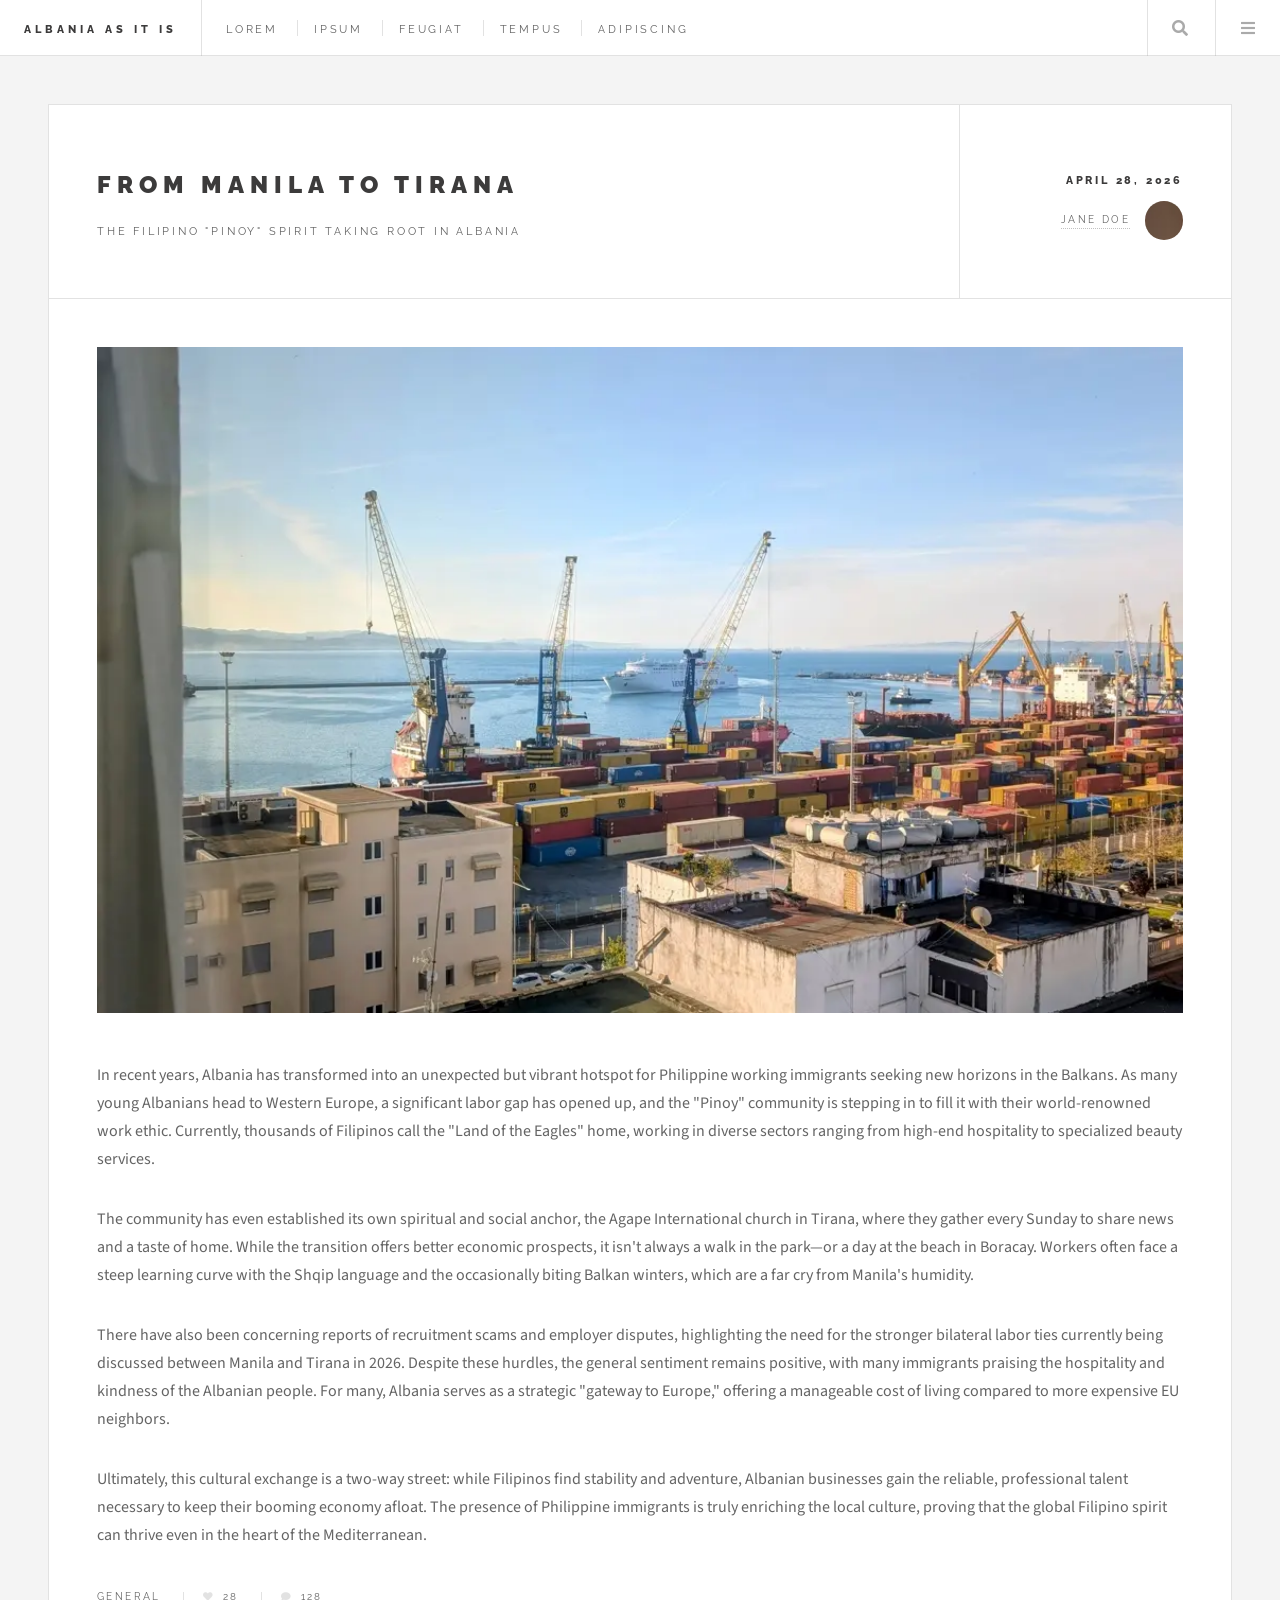
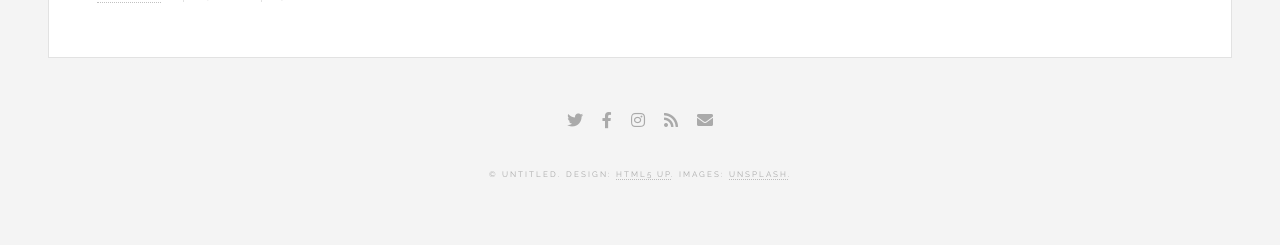
==== commit 558a0e31: "remove jquery" ====
--- a/article1.html
+++ b/article1.html
@@ -158,10 +158,8 @@
 </div>
 
 <!-- Scripts -->
-<script src="assets/js/jquery.min.js"></script>
 <script src="assets/js/browser.min.js"></script>
 <script src="assets/js/breakpoints.min.js"></script>
-<script src="assets/js/util.js"></script>
 <script src="assets/js/main.js"></script>
 
 </body>
--- a/assets/css/main.css
+++ b/assets/css/main.css
@@ -1,10 +1,10 @@
 @import url(fontawesome-all.min.css);
-@import url("https://fonts.googleapis.com/css?family=Source+Sans+Pro:400,700|Raleway:400,800,900");
-
-/*
-	Future Imperfect by HTML5 UP
-	html5up.net | @ajlkn
-	Free for personal and commercial use under the CCA 3.0 license (html5up.net/license)
+@import url("https://fonts.googleapis.com/css?family=Source+Sans+Pro:400,700|Raleway:400,800,900&display=swap");
+
+/*
+	Future Imperfect by HTML5 UP
+	html5up.net | @ajlkn
+	Free for personal and commercial use under the CCA 3.0 license (html5up.net/license)
 */
 
 html, body, div, span, applet, object,
